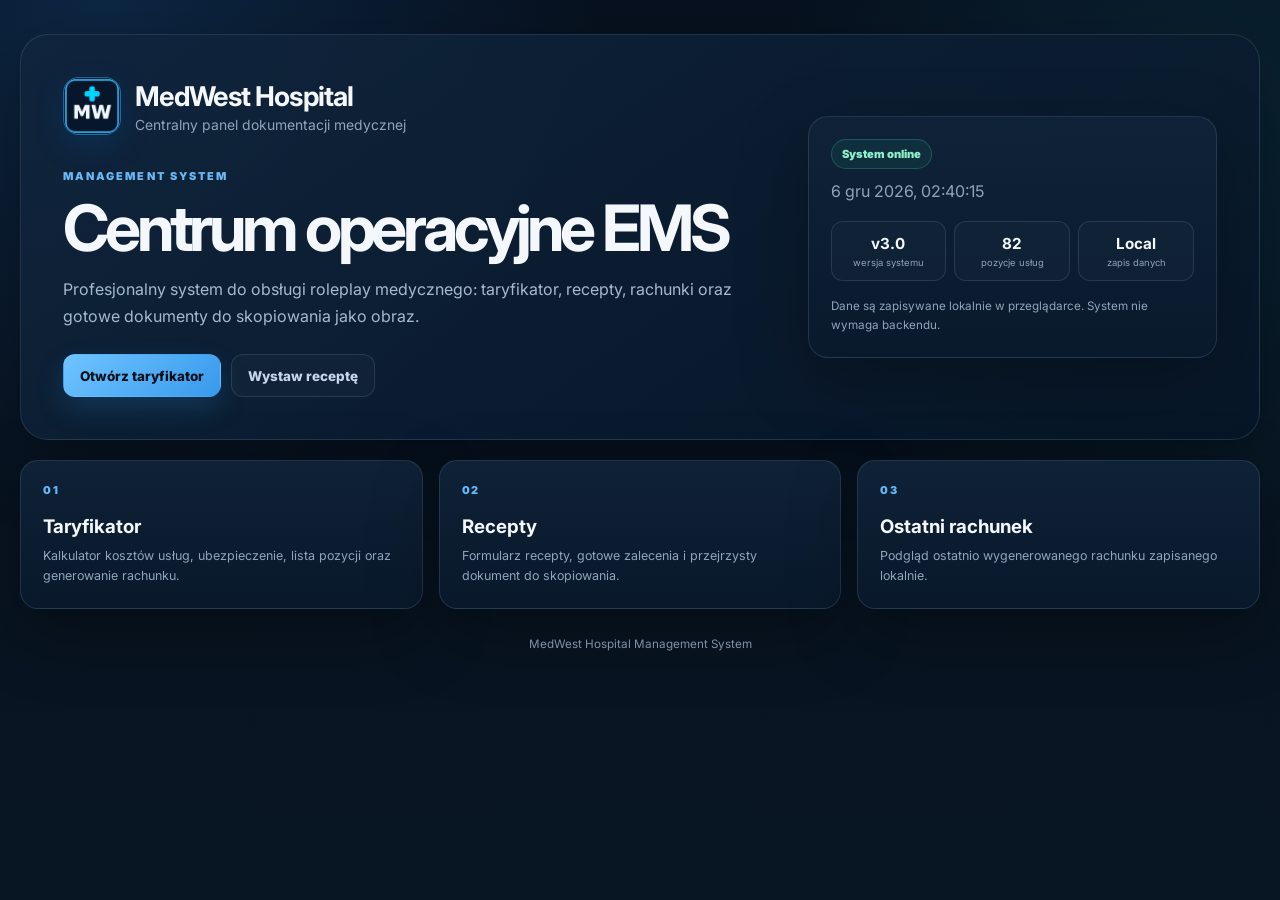
==== centrum.html @ d584aac4 "Add files via upload" ====
<!DOCTYPE html>
<html lang="pl">
<head>
  <meta charset="UTF-8">
  <meta name="viewport" content="width=device-width, initial-scale=1.0">
  <title>MedWest Hospital — Centrum</title>
  <link rel="preconnect" href="https://fonts.googleapis.com">
  <link rel="preconnect" href="https://fonts.gstatic.com" crossorigin>
  <link href="https://fonts.googleapis.com/css2?family=Inter:wght@400;600;700;800;900&display=swap" rel="stylesheet">
  <link rel="stylesheet" href="assets/css/style.css">
</head>
<body>
  <main class="app-shell">
    <section class="hero">
      <div>
        <div class="brand">
          <div class="logo">
    <img src="assets/img/logo.png" alt="MedWest Logo" width="58" height="58" onerror="this.hidden=true;this.parentElement.classList.add('logo-fallback')">
</div>
          <div>
            <h1>MedWest Hospital</h1>
            <p>Centralny panel dokumentacji medycznej</p>
          </div>
        </div>

        <div class="eyebrow" style="margin-top:34px">Management System</div>
        <h2>Centrum operacyjne EMS</h2>
        <p>Profesjonalny system do obsługi roleplay medycznego: taryfikator, recepty, rachunki oraz gotowe dokumenty do skopiowania jako obraz.</p>

        <div class="hero-actions">
          <a class="primary-btn" href="index.html">Otwórz taryfikator</a>
          <a class="ghost-btn" href="recepta.html">Wystaw receptę</a>
        </div>
      </div>

      <aside class="status-card">
        <div class="status-pill">System online</div>
        <div id="clock" style="margin-top:12px;color:var(--muted)"></div>
        <div class="stats">
          <div class="stat"><strong>v3.0</strong><span>wersja systemu</span></div>
          <div class="stat"><strong>82</strong><span>pozycje usług</span></div>
          <div class="stat"><strong>Local</strong><span>zapis danych</span></div>
        </div>
        <p class="subtle-note" style="margin:16px 0 0">Dane są zapisywane lokalnie w przeglądarce. System nie wymaga backendu.</p>
      </aside>
    </section>

    <section class="grid">
      <a class="menu-card" href="index.html">
        <div class="icon">01</div>
        <h3>Taryfikator</h3>
        <p>Kalkulator kosztów usług, ubezpieczenie, lista pozycji oraz generowanie rachunku.</p>
      </a>
      <a class="menu-card" href="recepta.html">
        <div class="icon">02</div>
        <h3>Recepty</h3>
        <p>Formularz recepty, gotowe zalecenia i przejrzysty dokument do skopiowania.</p>
      </a>
      <a class="menu-card" href="rachunek.html">
        <div class="icon">03</div>
        <h3>Ostatni rachunek</h3>
        <p>Podgląd ostatnio wygenerowanego rachunku zapisanego lokalnie.</p>
      </a>
    </section>

    <p class="subtle-note" style="text-align:center;margin-top:26px">MedWest Hospital Management System</p>
  </main>
  <div id="toast" class="toast"></div>
  <script src="assets/js/common.js"></script>
</body>
</html>
---- assets/css/style.css ----
:root {
  --bg: #07111f;
  --panel: rgba(12, 28, 48, 0.9);
  --panel-2: rgba(16, 36, 60, 0.84);
  --line: rgba(148, 184, 220, 0.16);
  --line-strong: rgba(91, 172, 255, 0.32);
  --text: #f4f8fc;
  --muted: #8fa5bb;
  --primary: #47a8ff;
  --primary-2: #287ed8;
  --success: #36d399;
  --danger: #ff6b72;
  --shadow: 0 24px 70px rgba(0, 0, 0, 0.3);
}

* { box-sizing: border-box; }
html { min-height: 100%; background: var(--bg); }
body {
  min-height: 100vh;
  margin: 0;
  color: var(--text);
  font-family: Inter, ui-sans-serif, system-ui, -apple-system, BlinkMacSystemFont, "Segoe UI", sans-serif;
  background:
    radial-gradient(circle at 8% 0%, rgba(37, 129, 220, 0.19), transparent 31rem),
    radial-gradient(circle at 95% 15%, rgba(31, 186, 211, 0.1), transparent 28rem),
    linear-gradient(180deg, #07111f 0%, #081522 100%);
}

button, input, select, textarea { font: inherit; }
button, a { -webkit-tap-highlight-color: transparent; }
a { color: inherit; }

.app-shell {
  width: min(1240px, calc(100% - 40px));
  margin: 0 auto;
  padding: 34px 0 56px;
}

.topbar {
  display: flex;
  align-items: center;
  justify-content: space-between;
  gap: 24px;
  margin-bottom: 24px;
}

.brand { display: flex; align-items: center; gap: 14px; min-width: 0; }
.brand h1 { margin: 0; font-size: clamp(1.22rem, 2.2vw, 1.7rem); letter-spacing: -0.035em; }
.brand p { margin: 4px 0 0; color: var(--muted); font-size: 0.87rem; }

.logo {
  position: relative;
  display: grid;
  place-items: center;
  flex: 0 0 58px;
  width: 58px;
  height: 58px;
  max-width: 58px;
  max-height: 58px;
  overflow: hidden;
  border: 1px solid rgba(87, 177, 255, 0.36);
  border-radius: 16px;
  background: linear-gradient(145deg, rgba(57, 158, 245, 0.26), rgba(20, 84, 147, 0.22));
  box-shadow: 0 12px 30px rgba(0, 91, 173, 0.2), inset 0 1px 0 rgba(255,255,255,.08);
  color: #dff3ff;
  font-size: 0;
  font-weight: 900;
  letter-spacing: -0.06em;
}
.logo img {
  display: block;
  width: 100% !important;
  height: 100% !important;
  max-width: 58px !important;
  max-height: 58px !important;
  object-fit: contain;
  object-position: center;
}
.logo.logo-fallback::after { content: "MW"; font-size: 1rem; }

.nav { display: flex; align-items: center; justify-content: flex-end; gap: 10px; flex-wrap: wrap; }
.nav a, .primary-btn, .ghost-btn, .danger-btn {
  display: inline-flex;
  align-items: center;
  justify-content: center;
  min-height: 43px;
  padding: 0 16px;
  border: 1px solid transparent;
  border-radius: 12px;
  text-decoration: none;
  font-weight: 800;
  font-size: 0.84rem;
  cursor: pointer;
  transition: transform .16s ease, border-color .16s ease, background .16s ease, box-shadow .16s ease;
}
.nav a, .ghost-btn {
  color: #c5d7e8;
  border-color: var(--line);
  background: rgba(255,255,255,.025);
}
.primary-btn {
  color: #06111d;
  background: linear-gradient(135deg, #6fc4ff, #3899ec);
  box-shadow: 0 12px 28px rgba(46, 143, 226, .2);
}
.danger-btn { color: #ffdfe1; border-color: rgba(255,107,114,.28); background: rgba(255,107,114,.1); }
.nav a:hover, .primary-btn:hover, .ghost-btn:hover, .danger-btn:hover { transform: translateY(-1px); }
.nav a:hover, .ghost-btn:hover { border-color: var(--line-strong); background: rgba(67,153,232,.08); }
.primary-btn:hover { box-shadow: 0 15px 34px rgba(46,143,226,.27); }

.panel, .status-card, .menu-card {
  border: 1px solid var(--line);
  background: linear-gradient(180deg, rgba(16, 35, 57, .92), rgba(10, 26, 44, .9));
  box-shadow: var(--shadow);
  backdrop-filter: blur(16px);
}
.panel { padding: 22px; border-radius: 22px; margin-bottom: 20px; }
.panel-title { display: flex; align-items: flex-start; justify-content: space-between; gap: 18px; margin-bottom: 18px; }
.panel-title h2, .panel h2 { margin: 0; font-size: 1.05rem; letter-spacing: -.02em; }
.panel-title p { margin: 5px 0 0; color: var(--muted); font-size: .84rem; line-height: 1.55; }

.form-grid { display: grid; grid-template-columns: repeat(2, minmax(0,1fr)); gap: 14px; }
.field { display: grid; gap: 7px; }
.field.full { grid-column: 1 / -1; }
.field label { color: #b9ccde; font-size: .76rem; font-weight: 800; }
input, select, textarea {
  width: 100%;
  color: var(--text);
  border: 1px solid var(--line);
  border-radius: 12px;
  outline: none;
  background: rgba(4, 15, 28, .68);
  padding: 12px 13px;
  transition: border-color .16s ease, box-shadow .16s ease, background .16s ease;
}
textarea { min-height: 120px; resize: vertical; }
input::placeholder, textarea::placeholder { color: #60778e; }
input:focus, select:focus, textarea:focus { border-color: rgba(71,168,255,.62); box-shadow: 0 0 0 3px rgba(71,168,255,.11); background: rgba(5,18,33,.9); }
select option, select optgroup { color: #eff7ff; background: #0b1b2d; }

.tools { display: grid; grid-template-columns: minmax(0,1fr) 330px; gap: 20px; align-items: start; }
.tools > .panel { min-width: 0; }
.summary-box { position: sticky; top: 20px; }
.summary-total { margin: 14px 0 18px; font-size: clamp(2.1rem, 5vw, 3.05rem); font-weight: 900; letter-spacing: -.055em; color: #eef9ff; }
.summary-row { display: flex; justify-content: space-between; gap: 14px; padding: 11px 0; border-top: 1px solid var(--line); color: var(--muted); font-size: .82rem; }
.summary-row strong { color: #eaf4fd; }
.selected-list { display: grid; gap: 8px; max-height: 240px; overflow: auto; margin: 12px 0 16px; padding-right: 3px; }
.selected-empty { color: var(--muted); font-size: .78rem; padding: 8px 0; }
.selected-item { display: flex; justify-content: space-between; gap: 10px; border: 1px solid var(--line); border-radius: 11px; padding: 10px; background: rgba(255,255,255,.022); font-size: .75rem; }
.selected-item span:first-child { color: #c9daea; min-width: 0; }
.selected-item strong { white-space: nowrap; color: #eef8ff; }

.category-list { display: grid; gap: 10px; }
.category-card { overflow: hidden; border: 1px solid var(--line); border-radius: 15px; background: rgba(3, 15, 27, .46); }
.category-card[open] { border-color: rgba(75,155,225,.27); }
.category-card summary { display: flex; align-items: center; justify-content: space-between; gap: 16px; padding: 14px 16px; cursor: pointer; list-style: none; font-size: .86rem; font-weight: 900; }
.category-card summary::-webkit-details-marker { display:none; }
.category-card summary::after { content:"+"; color: var(--muted); font-size: 1.1rem; }
.category-card[open] summary::after { content:"−"; }
.category-count { color: var(--muted); font-size: .68rem; font-weight: 700; }
.service-list { border-top: 1px solid var(--line); }
.service-row { display: grid; grid-template-columns: minmax(0,1fr) 95px 88px; align-items: center; gap: 12px; min-height: 58px; padding: 10px 14px; border-bottom: 1px solid rgba(148,184,220,.09); }
.service-row:last-child { border-bottom: 0; }
.service-row:hover { background: rgba(77,156,226,.05); }
.service-name { min-width: 0; }
.service-name strong { display: block; font-size: .79rem; color: #eaf4fd; }
.service-name span { display: block; margin-top: 3px; color: var(--muted); font-size: .67rem; }
.service-price { text-align: right; color: #b9d6ed; font-size: .76rem; font-weight: 800; }
.service-control { display: flex; justify-content: flex-end; }
.service-control input[type="number"] { width: 72px; min-height: 36px; padding: 7px 8px; text-align: center; }
.service-check { display: inline-grid; place-items: center; width: 25px; height: 25px; cursor: pointer; }
.service-check input { width: 18px; height: 18px; accent-color: var(--primary); cursor: pointer; }
.no-results { color: var(--muted); text-align:center; padding: 30px 10px; }

.admin-panel { display: none; }
.admin-panel.visible { display: block; }
.admin-grid { display: grid; grid-template-columns: repeat(3,minmax(0,1fr)); gap: 10px; max-height: 430px; overflow:auto; padding-right: 4px; }
.admin-item { display:grid; gap:6px; border:1px solid var(--line); border-radius:12px; padding:10px; background:rgba(4,15,28,.4); }
.admin-item label { color:#b9ccde; font-size:.69rem; font-weight:700; line-height:1.35; }
.admin-item input { padding:9px 10px; }

.hero { min-height: 360px; display: grid; grid-template-columns: 1.4fr .8fr; gap: 28px; align-items: center; padding: 42px; border: 1px solid var(--line); border-radius: 28px; background: linear-gradient(145deg, rgba(16,37,61,.9), rgba(8,23,40,.9)); box-shadow: var(--shadow); }
.hero h2 { max-width: 720px; margin: 14px 0 13px; font-size: clamp(2rem, 5vw, 4.15rem); line-height: .98; letter-spacing: -.065em; }
.hero > div > p { max-width: 680px; color: #a6bacd; line-height: 1.7; }
.eyebrow { color: #68b9f6; text-transform: uppercase; letter-spacing: .19em; font-size: .68rem; font-weight: 900; }
.hero-actions { display:flex; gap:10px; flex-wrap:wrap; margin-top:24px; }
.status-card { padding: 22px; border-radius: 20px; }
.status-pill { display:inline-flex; padding:7px 10px; border:1px solid rgba(54,211,153,.26); border-radius:999px; color:#8ff0c9; background:rgba(54,211,153,.08); font-size:.7rem; font-weight:900; }
.stats { display:grid; grid-template-columns:repeat(3,1fr); gap:8px; margin-top:20px; }
.stat { border:1px solid var(--line); border-radius:12px; padding:12px 8px; text-align:center; background:rgba(255,255,255,.02); }
.stat strong, .stat span { display:block; }
.stat strong { font-size:.95rem; }
.stat span { margin-top:4px; color:var(--muted); font-size:.59rem; }
.subtle-note { color:var(--muted); font-size:.73rem; line-height:1.6; }
.grid { display:grid; grid-template-columns:repeat(3,minmax(0,1fr)); gap:16px; margin-top:20px; }
.menu-card { display:block; padding:22px; border-radius:18px; text-decoration:none; transition:transform .16s ease,border-color .16s ease; }
.menu-card:hover { transform:translateY(-2px); border-color:var(--line-strong); }
.menu-card .icon { color:#65b8f7; font-size:.68rem; font-weight:900; letter-spacing:.16em; }
.menu-card h3 { margin:18px 0 8px; }
.menu-card p { margin:0; color:var(--muted); font-size:.78rem; line-height:1.6; }

.document-wrap { overflow-x: auto; padding: 8px 0 30px; }
.document {
  width: 760px;
  max-width: 100%;
  margin: 0 auto;
  padding: 44px;
  color: #101828;
  background: #fff;
  border: 1px solid #d9e0e7;
  border-radius: 4px;
  box-shadow: 0 28px 80px rgba(0,0,0,.35);
  text-align: left;
}
.document, .document * { box-sizing: border-box; }
.document p { line-height:1.55; }
.doc-head { display:flex; align-items:center; justify-content:space-between; gap:22px; padding-bottom:18px; margin-bottom:22px; border-bottom:3px solid #101828; }
.doc-head h2 { margin:0; font-size:1.35rem; letter-spacing:-.03em; }
.doc-logo { display:grid; place-items:center; flex:0 0 64px; width:64px; height:64px; border-radius:16px; color:#fff; background:#102a43; font-weight:900; letter-spacing:-.06em; }
.doc-table { width:100%; border-collapse:collapse; margin:22px 0; table-layout:fixed; }
.doc-table th { padding:10px 8px; border-bottom:2px solid #101828; font-size:.72rem; text-transform:uppercase; letter-spacing:.04em; }
.doc-table td { padding:10px 8px; border-bottom:1px solid #eaecf0; font-size:.83rem; word-wrap:break-word; }
.doc-table th:first-child, .doc-table td:first-child { padding-left:0; }
.doc-table th:last-child, .doc-table td:last-child { padding-right:0; }
.doc-total { margin-top:16px; padding-top:13px; border-top:3px solid #101828; text-align:right; font-size:1.35rem; font-weight:900; }
.stamp { display:inline-block; margin-top:28px; padding:10px 14px; border:3px solid #b42318; color:#b42318; transform:rotate(-5deg); font-weight:900; }

.toast { position:fixed; z-index:1000; right:24px; bottom:24px; max-width:min(390px,calc(100% - 48px)); padding:13px 16px; border:1px solid var(--line-strong); border-radius:13px; color:#eaf5ff; background:#0d2238; box-shadow:var(--shadow); font-size:.8rem; font-weight:700; opacity:0; pointer-events:none; transform:translateY(10px); transition:.2s ease; }
.toast.show { opacity:1; transform:translateY(0); }
.toast.error { border-color:rgba(255,107,114,.42); background:#31161c; }
.toast.success { border-color:rgba(54,211,153,.36); background:#0e2c26; }

@media (max-width: 920px) {
  .tools { grid-template-columns:1fr; }
  .summary-box { position:static; }
  .hero { grid-template-columns:1fr; padding:30px; }
  .grid { grid-template-columns:1fr; }
  .admin-grid { grid-template-columns:repeat(2,minmax(0,1fr)); }
}
@media (max-width: 680px) {
  .app-shell { width:min(100% - 24px,1240px); padding-top:20px; }
  .topbar { align-items:flex-start; flex-direction:column; }
  .nav { width:100%; justify-content:flex-start; }
  .panel { padding:16px; border-radius:17px; }
  .form-grid { grid-template-columns:1fr; }
  .field.full { grid-column:auto; }
  .service-row { grid-template-columns:minmax(0,1fr) 76px 70px; padding:10px; gap:8px; }
  .service-name span { display:none; }
  .document { width:760px; max-width:none; padding:34px; }
  .document-wrap { margin-left:-12px; margin-right:-12px; padding-left:12px; padding-right:12px; }
  .admin-grid { grid-template-columns:1fr; }
  .stats { grid-template-columns:1fr; }
  .hero { padding:22px; }
}
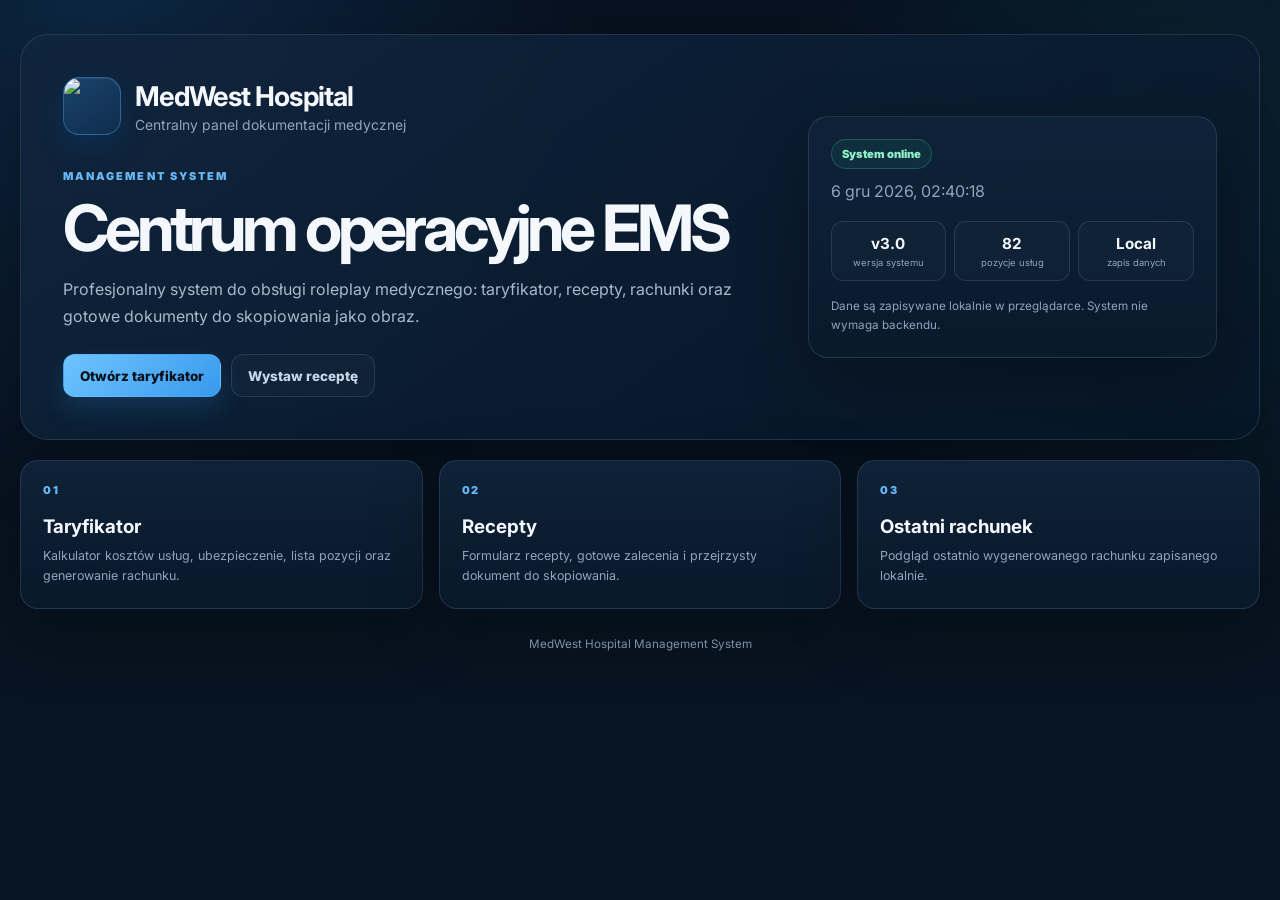
==== commit c91a726c: "Update centrum.html" ====
--- a/centrum.html
+++ b/centrum.html
@@ -15,7 +15,7 @@
       <div>
         <div class="brand">
           <div class="logo">
-    <img src="assets/img/logo.png" alt="MedWest Logo" width="58" height="58" onerror="this.hidden=true;this.parentElement.classList.add('logo-fallback')">
+    <img src="assets/img/logo1.png" alt="MedWest Logo" width="58" height="58" onerror="this.hidden=true;this.parentElement.classList.add('logo-fallback')">
 </div>
           <div>
             <h1>MedWest Hospital</h1>
